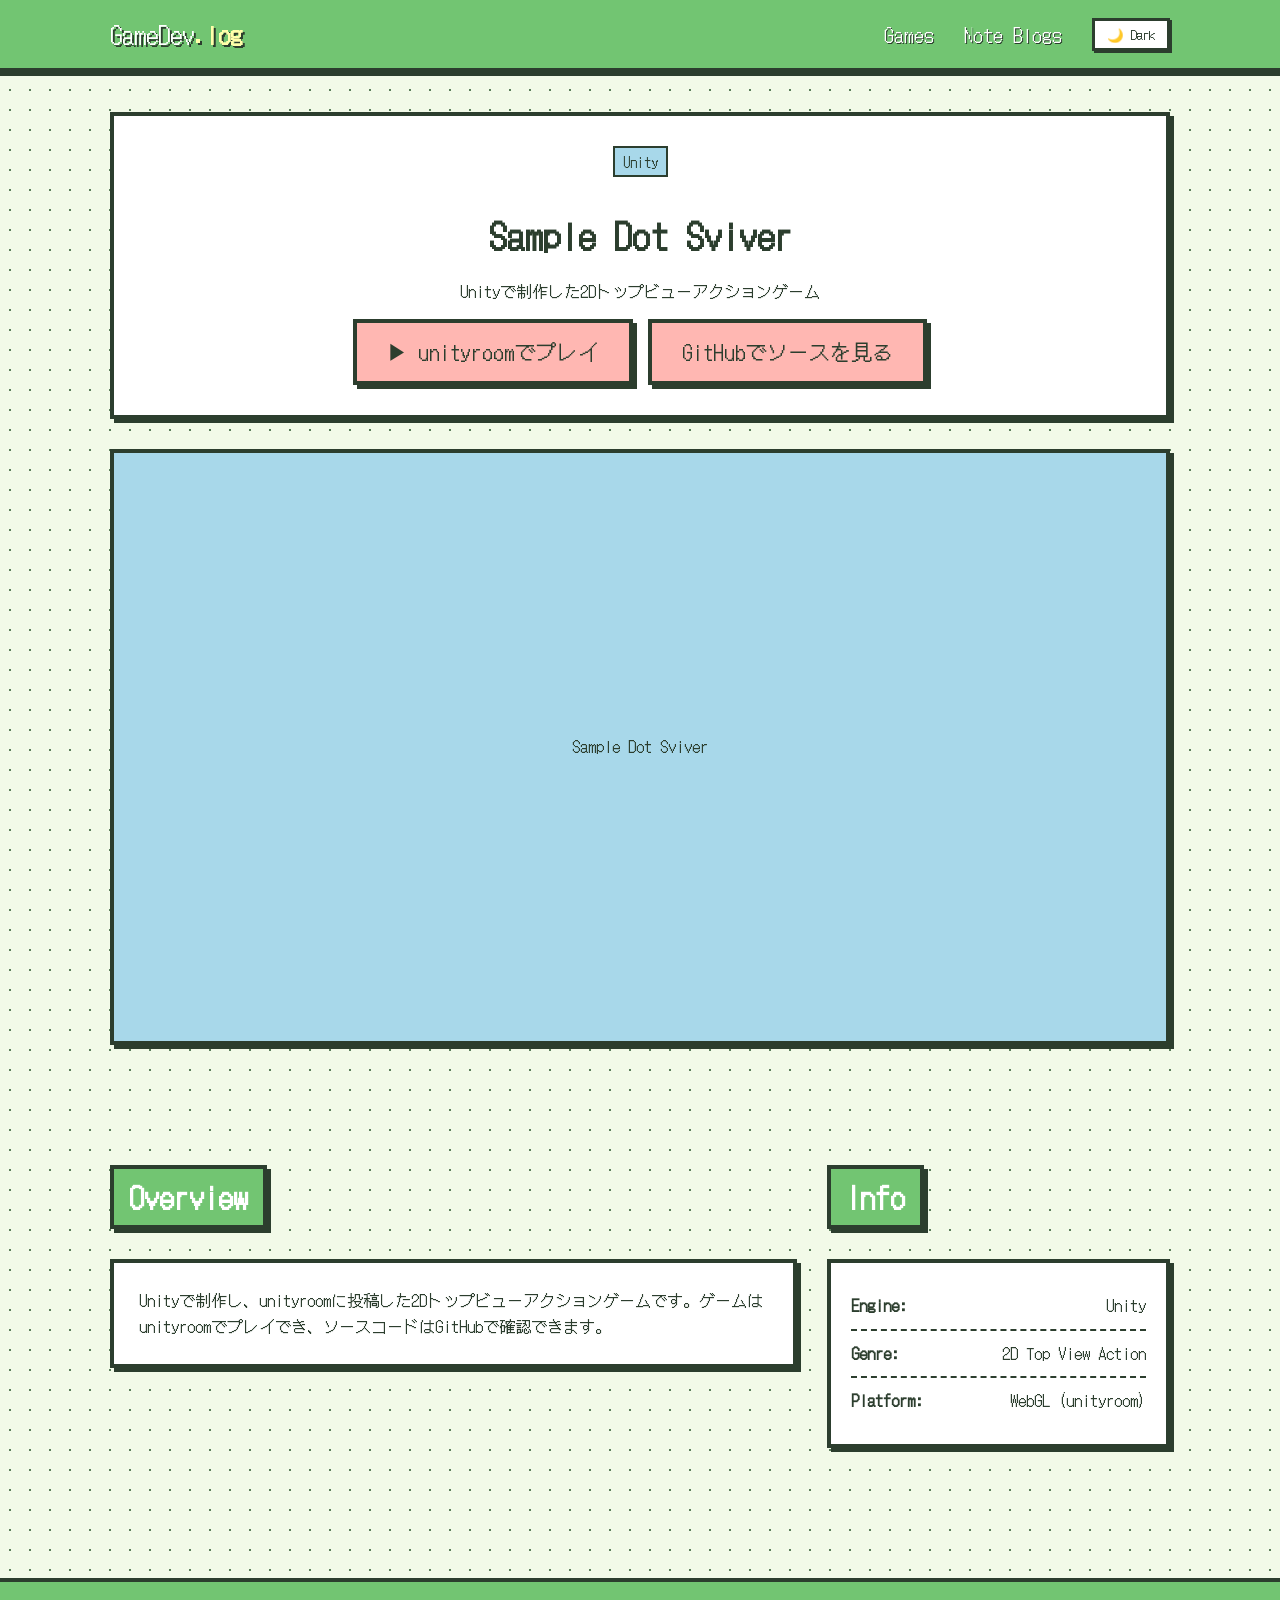
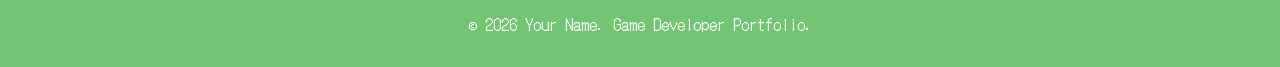
==== games/sample-dot-sviver.html @ 2014a9b7 "# Update Unity game portfolio. - Unityゲームの実績カードと詳細ページを追加しました。 - unityroom・GitHubへのリンクとサイトマップを更新しました。" ====
<!DOCTYPE html>
<html lang="ja" data-theme="light">
<head>
    <meta charset="UTF-8">
    <meta name="viewport" content="width=device-width, initial-scale=1.0">
    <meta name="description" content="Unityで制作した2Dトップビューアクションゲーム Sample Dot Sviver。unityroomでプレイでき、GitHubでソースコードを公開しています。">
    <title>Sample Dot Sviver - Portfolio</title>
    <link rel="preconnect" href="https://fonts.googleapis.com">
    <link rel="preconnect" href="https://fonts.gstatic.com" crossorigin>
    <link href="https://fonts.googleapis.com/css2?family=DotGothic16&display=swap" rel="stylesheet">
    <link rel="stylesheet" href="../css/style.css">
    <script src="../js/script.js" defer></script>
</head>
<body>
    <header class="pixel-header">
        <div class="container header-inner">
            <a href="../index.html" class="logo">GameDev<span class="text-accent">.log</span></a>
            <nav>
                <ul>
                    <li><a href="../index.html#portfolio">Games</a></li>
                    <li><a href="../index.html#blog">Note Blogs</a></li>
                    <li><button class="theme-toggle" id="themeToggle">🌙 Dark</button></li>
                </ul>
            </nav>
        </div>
    </header>

    <section class="game-hero reveal-up">
        <div class="container">
            <div class="game-hero-content">
                <span class="card-tag tag-unity">Unity</span>
                <h1 class="game-title">Sample Dot Sviver</h1>
                <p class="game-catchphrase">Unityで制作した2Dトップビューアクションゲーム</p>
                <div class="game-actions">
                    <a href="https://unityroom.com/games/sample-dot-sviver" target="_blank" rel="noopener noreferrer" class="play-btn">▶ unityroomでプレイ</a>
                    <a href="https://github.com/MAJIMUN-kobo/UniLessson_TopViewAction2D/tree/Develop_Unity6000.3.11" target="_blank" rel="noopener noreferrer" class="play-btn">GitHubでソースを見る</a>
                </div>
            </div>

            <div class="game-main-visual bg-unity" id="mainVisual">
                <div class="placeholder-image">Sample Dot Sviver</div>
            </div>
        </div>
    </section>

    <section class="game-details reveal-up">
        <div class="container">
            <div class="details-grid">
                <div class="details-main">
                    <h2 class="section-title">Overview</h2>
                    <div class="pixel-box content-card">
                        <p>Unityで制作し、unityroomに投稿した2Dトップビューアクションゲームです。ゲームはunityroomでプレイでき、ソースコードはGitHubで確認できます。</p>
                    </div>
                </div>
                <div class="details-sidebar">
                    <h2 class="section-title">Info</h2>
                    <div class="pixel-box spec-card">
                        <ul>
                            <li><strong>Engine:</strong> Unity</li>
                            <li><strong>Genre:</strong> 2D Top View Action</li>
                            <li><strong>Platform:</strong> WebGL (unityroom)</li>
                        </ul>
                    </div>
                </div>
            </div>
        </div>
    </section>

    <footer>
        <div class="container">
            <p>&copy; 2026 Your Name. Game Developer Portfolio.</p>
        </div>
    </footer>
</body>
</html>
---- css/style.css ----
@import url('https://fonts.googleapis.com/css2?family=DotGothic16&display=swap');

/* --- CSS変数（カラートークン）の定義 --- 
 * 森の緑色を基調としたパステルカラーのドット絵風デザイン
 */
:root[data-theme="light"] {
    --bg-color: #f2fae8; /* 淡いパステルグリーン（背景） */
    --text-main: #2c3e2e; /* 濃いめの森の緑（文字色） */
    --text-muted: #5a7d5a;
    
    --accent-color: #72c572; /* メインの森の緑 */
    --accent-hover: #5db05d;
    
    --box-bg: #ffffff; /* カードの背景色 */
    --box-border: #2c3e2e; /* ドット絵風の黒に近い緑のフチ */
    
    /* ピクセル風の影（ぼかし0のソリッドな影） */
    --pixel-shadow: 4px 4px 0px #2c3e2e;
    
    /* カテゴリカラー（パステル） */
    --color-unity: #a8d8ea; /* パステルブルー */
    --color-godot: #ffb7b2; /* パステルピンク */
}

/* ダークモード時の配色 */
:root[data-theme="dark"] {
    --bg-color: #1a241b; /* 深い森の緑 */
    --text-main: #f2fae8;
    --text-muted: #a4cfa4;
    --accent-color: #5db05d;
    --box-bg: #2c3e2e;
    --box-border: #f2fae8; /* フチは白に */
    --pixel-shadow: 4px 4px 0px #72c572; /* 影は明るい緑 */
}

/* --- リセット & 共通スタイル --- */
* {
    box-sizing: border-box;
    margin: 0;
    padding: 0;
}

body {
    /* ドット絵風の日本語フォントを適用 */
    font-family: 'DotGothic16', sans-serif;
    background-color: var(--bg-color);
    color: var(--text-main);
    line-height: 1.6;
    overflow-x: hidden;
    /* ドット柄の背景パターン */
    background-image: radial-gradient(var(--text-muted) 1px, transparent 1px);
    background-size: 20px 20px;
    background-position: 0 0;
}

a {
    color: inherit;
    text-decoration: none;
}

.container {
    max-width: 1100px;
    margin: 0 auto;
    padding: 0 20px;
}

section {
    padding: 80px 0;
}

.text-accent {
    color: var(--accent-color);
    font-weight: bold;
}

/* --- ピクセル風ボックス（共通カードデザイン） --- */
.pixel-box {
    background-color: var(--box-bg);
    border: 4px solid var(--box-border);
    box-shadow: var(--pixel-shadow);
    border-radius: 0; /* ドット絵風なので角丸はなし */
}

/* --- ヘッダー --- */
.pixel-header {
    position: sticky;
    top: 0;
    z-index: 100;
    background-color: var(--accent-color);
    border-bottom: 4px solid var(--box-border);
    padding: 15px 0;
    color: #fff;
    box-shadow: 0 4px 0px var(--box-border);
}

.pixel-header .text-accent {
    color: #ffffaa; /* ヘッダー内では黄色に */
    text-shadow: 2px 2px 0 var(--box-border);
}

.header-inner {
    display: flex;
    justify-content: space-between;
    align-items: center;
}

.logo {
    font-size: 1.5rem;
    text-shadow: 2px 2px 0 var(--box-border);
}

nav ul {
    display: flex;
    list-style: none;
    gap: 30px;
    align-items: center;
}

nav a {
    font-size: 1.2rem;
    text-shadow: 1px 1px 0 var(--box-border);
}

nav a:hover {
    color: #ffffaa;
}

.theme-toggle {
    background: var(--box-bg);
    border: 3px solid var(--box-border);
    color: var(--text-main);
    padding: 4px 12px;
    cursor: pointer;
    font-family: inherit;
    box-shadow: 2px 2px 0 var(--box-border);
}

.theme-toggle:active {
    /* 押し込んだようなアニメーション */
    transform: translate(2px, 2px);
    box-shadow: 0 0 0 var(--box-border);
}

/* --- ヒーローセクション --- */
.hero {
    text-align: center;
    padding: 80px 0 60px;
    background-color: var(--box-bg);
    border-bottom: 4px solid var(--box-border);
    box-shadow: 0 4px 0 var(--box-border);
    margin-bottom: 40px;
}

.hero-title {
    font-size: 2.8rem;
    line-height: 1.3;
    margin-bottom: 20px;
    text-shadow: 2px 2px 0 var(--accent-color);
}

.hero-subtitle {
    font-size: 1.2rem;
    max-width: 600px;
    margin: 0 auto;
    background: var(--bg-color);
    padding: 10px;
    border: 2px dashed var(--box-border);
}

/* --- 共通見出し --- */
.section-title {
    font-size: 1.8rem;
    margin-bottom: 30px;
    display: inline-block;
    background: var(--accent-color);
    color: #fff;
    padding: 5px 15px;
    border: 4px solid var(--box-border);
    box-shadow: var(--pixel-shadow);
}

/* --- フィルターボタン --- */
.filter-wrapper {
    display: flex;
    gap: 15px;
    margin-bottom: 30px;
    flex-wrap: wrap;
}

.filter-btn {
    background: var(--box-bg);
    border: 4px solid var(--box-border);
    color: var(--text-main);
    padding: 8px 20px;
    cursor: pointer;
    font-family: inherit;
    font-size: 1.1rem;
    box-shadow: var(--pixel-shadow);
}

.filter-btn:hover {
    background: var(--bg-color);
}

.filter-btn.active {
    background: var(--accent-color);
    color: #fff;
}

.filter-btn:active, .filter-btn.active {
    /* 押し込んだ状態 */
    transform: translate(4px, 4px);
    box-shadow: 0 0 0 var(--box-border);
}

/* JS用フィルタリングクラス */
.card-hidden {
    display: none !important; /* ピクセル風はパッと切り替わる方がレトロで良い */
}

/* --- ポートフォリオグリッド --- */
.portfolio-grid {
    display: grid;
    grid-template-columns: repeat(auto-fit, minmax(300px, 1fr));
    gap: 30px;
}

.card {
    display: flex;
    flex-direction: column;
}

.card:hover {
    transform: translate(-4px, -4px);
    box-shadow: 8px 8px 0px var(--box-border);
}

.card-image {
    height: 180px;
    display: flex;
    align-items: center;
    justify-content: center;
    color: var(--text-main);
    font-size: 1.2rem;
    border-bottom: 4px solid var(--box-border);
}

.bg-unity { background-color: var(--color-unity); }
.bg-godot { background-color: var(--color-godot); }

.card-content {
    padding: 20px;
    flex-grow: 1;
    display: flex;
    flex-direction: column;
    background: var(--box-bg);
}

.card-tag {
    font-size: 0.9rem;
    color: var(--text-main);
    padding: 2px 8px;
    border: 2px solid var(--box-border);
    display: inline-block;
    margin-bottom: 15px;
    align-self: flex-start;
}

.tag-unity { background-color: var(--color-unity); }
.tag-godot { background-color: var(--color-godot); }

.card h3 {
    font-size: 1.4rem;
    margin-bottom: 10px;
}

.card p {
    font-size: 1rem;
    margin-bottom: 20px;
    flex-grow: 1;
}

.card-link {
    display: inline-block;
    background: var(--accent-color);
    color: #fff;
    padding: 8px 15px;
    border: 3px solid var(--box-border);
    text-align: center;
    box-shadow: 2px 2px 0 var(--box-border);
}

.card-link:hover {
    background: var(--accent-hover);
}

.card-link:active {
    transform: translate(2px, 2px);
    box-shadow: 0 0 0 var(--box-border);
}

/* --- ブログリスト (Note) --- */
.section-header {
    margin-bottom: 10px;
}

.blog-list {
    display: flex;
    flex-direction: column;
    gap: 20px;
}

.blog-item {
    display: flex;
    justify-content: space-between;
    align-items: center;
    padding: 15px 20px;
    cursor: pointer;
    background: var(--box-bg);
    border: 4px solid var(--box-border);
    box-shadow: var(--pixel-shadow);
    transition: transform 0.1s, box-shadow 0.1s;
}

.blog-item:hover {
    transform: translate(-4px, -4px);
    box-shadow: 8px 8px 0px var(--box-border);
    background: var(--color-unity); /* ホバー時にパステル色に */
}

.blog-content h3 {
    font-size: 1.2rem;
    margin-bottom: 8px;
}

.blog-meta {
    display: flex;
    gap: 15px;
    font-size: 0.9rem;
}

.blog-icon {
    font-size: 1.5rem;
}

/* --- ローディングスピナー --- */
.loading-message {
    text-align: center;
    padding: 40px;
    font-size: 1.2rem;
    background: var(--box-bg);
    border: 4px dashed var(--box-border);
}

.spinner {
    width: 30px;
    height: 30px;
    border: 4px solid var(--box-border);
    border-top-color: var(--accent-color);
    margin: 0 auto 15px;
    animation: spin 1s steps(8, end) infinite; /* カクカク回る */
}

@keyframes spin {
    to { transform: rotate(360deg); }
}

/* --- フッター --- */
footer {
    text-align: center;
    padding: 30px 0;
    background: var(--accent-color);
    color: #fff;
    border-top: 4px solid var(--box-border);
    margin-top: 50px;
}

/* =========================================================================
   5. ゲーム詳細ページ (Game Detail Page) 専用スタイル
   ========================================================================= */

.game-hero {
    padding: 40px 0;
}

.game-hero-content {
    text-align: center;
    margin-bottom: 30px;
    background: var(--box-bg);
    border: 4px solid var(--box-border);
    padding: 30px;
    box-shadow: var(--pixel-shadow);
}

.game-title {
    font-size: 2.2rem;
    margin: 15px 0;
}

.game-actions {
    display: flex;
    justify-content: center;
    flex-wrap: wrap;
    gap: 15px;
}

.play-btn {
    display: inline-block;
    background: #ffb7b2; /* パステルレッド/ピンク */
    color: var(--text-main);
    padding: 12px 30px;
    border: 4px solid var(--box-border);
    font-size: 1.3rem;
    box-shadow: var(--pixel-shadow);
    margin-top: 15px;
}

.play-btn:active {
    transform: translate(4px, 4px);
    box-shadow: 0 0 0 var(--box-border);
}

.game-main-visual {
    width: 100%;
    aspect-ratio: 16 / 9;
    border: 4px solid var(--box-border);
    display: flex;
    align-items: center;
    justify-content: center;
    background: var(--color-unity); 
    box-shadow: var(--pixel-shadow);
}

.game-main-visual img {
    width: 100%;
    height: 100%;
    object-fit: cover;
}

/* スクリーンショットギャラリー（横スクロール） */
.screenshot-gallery {
    display: flex;
    gap: 15px;
    overflow-x: auto;
    padding: 15px 0 20px;
    scroll-snap-type: x mandatory;
    background: var(--box-bg);
    border: 4px solid var(--box-border);
    box-shadow: var(--pixel-shadow);
    margin-top: 30px;
}

.screenshot-gallery::-webkit-scrollbar {
    height: 12px;
}
.screenshot-gallery::-webkit-scrollbar-track {
    background: var(--bg-color);
    border-top: 4px solid var(--box-border);
}
.screenshot-gallery::-webkit-scrollbar-thumb {
    background: var(--accent-color);
    border: 2px solid var(--box-border);
}

.screenshot {
    flex: 0 0 40%;
    max-width: 300px;
    aspect-ratio: 16 / 9;
    display: flex;
    align-items: center;
    justify-content: center;
    border: 4px solid var(--box-border);
    scroll-snap-align: center;
    flex-shrink: 0;
    cursor: pointer;
    background: var(--color-godot); 
    margin-left: 15px;
}
.screenshot:last-child {
    margin-right: 15px;
}

.screenshot:hover {
    background: #fff; 
    transform: scale(1.05);
}

.screenshot img {
    width: 100%;
    height: 100%;
    object-fit: cover;
}

/* 詳細レイアウト（2カラム） */
.details-grid {
    display: grid;
    grid-template-columns: 2fr 1fr;
    gap: 30px;
}

.content-card {
    padding: 25px;
}

.content-card h3 {
    margin: 25px 0 10px;
    background: var(--accent-color);
    color: #fff;
    display: inline-block;
    padding: 2px 10px;
    border: 2px solid var(--box-border);
}

.feature-list {
    list-style-type: none;
}

.feature-list li {
    position: relative;
    padding-left: 25px;
    margin-bottom: 8px;
}

.feature-list li::before {
    content: '▶';
    position: absolute;
    left: 0;
    color: #ffb7b2; 
}

/* 右サイドバーのスペック情報 */
.spec-card {
    padding: 20px;
}

.spec-card ul {
    list-style: none;
}

.spec-card li {
    padding: 10px 0;
    border-bottom: 2px dashed var(--box-border);
    display: flex;
    justify-content: space-between;
}

.spec-card li:last-child {
    border-bottom: none;
}

/* スクロールアニメーション（ドット風に少しカクっと出す） */
.reveal-up {
    opacity: 0;
    transform: translateY(20px);
}

.reveal-up.active {
    opacity: 1;
    transform: translateY(0);
    transition: opacity 0.2s steps(3), transform 0.2s steps(3);
}

@media (max-width: 900px) {
    .details-grid {
        grid-template-columns: 1fr;
    }
    .screenshot {
        flex: 0 0 80%;
    }
}
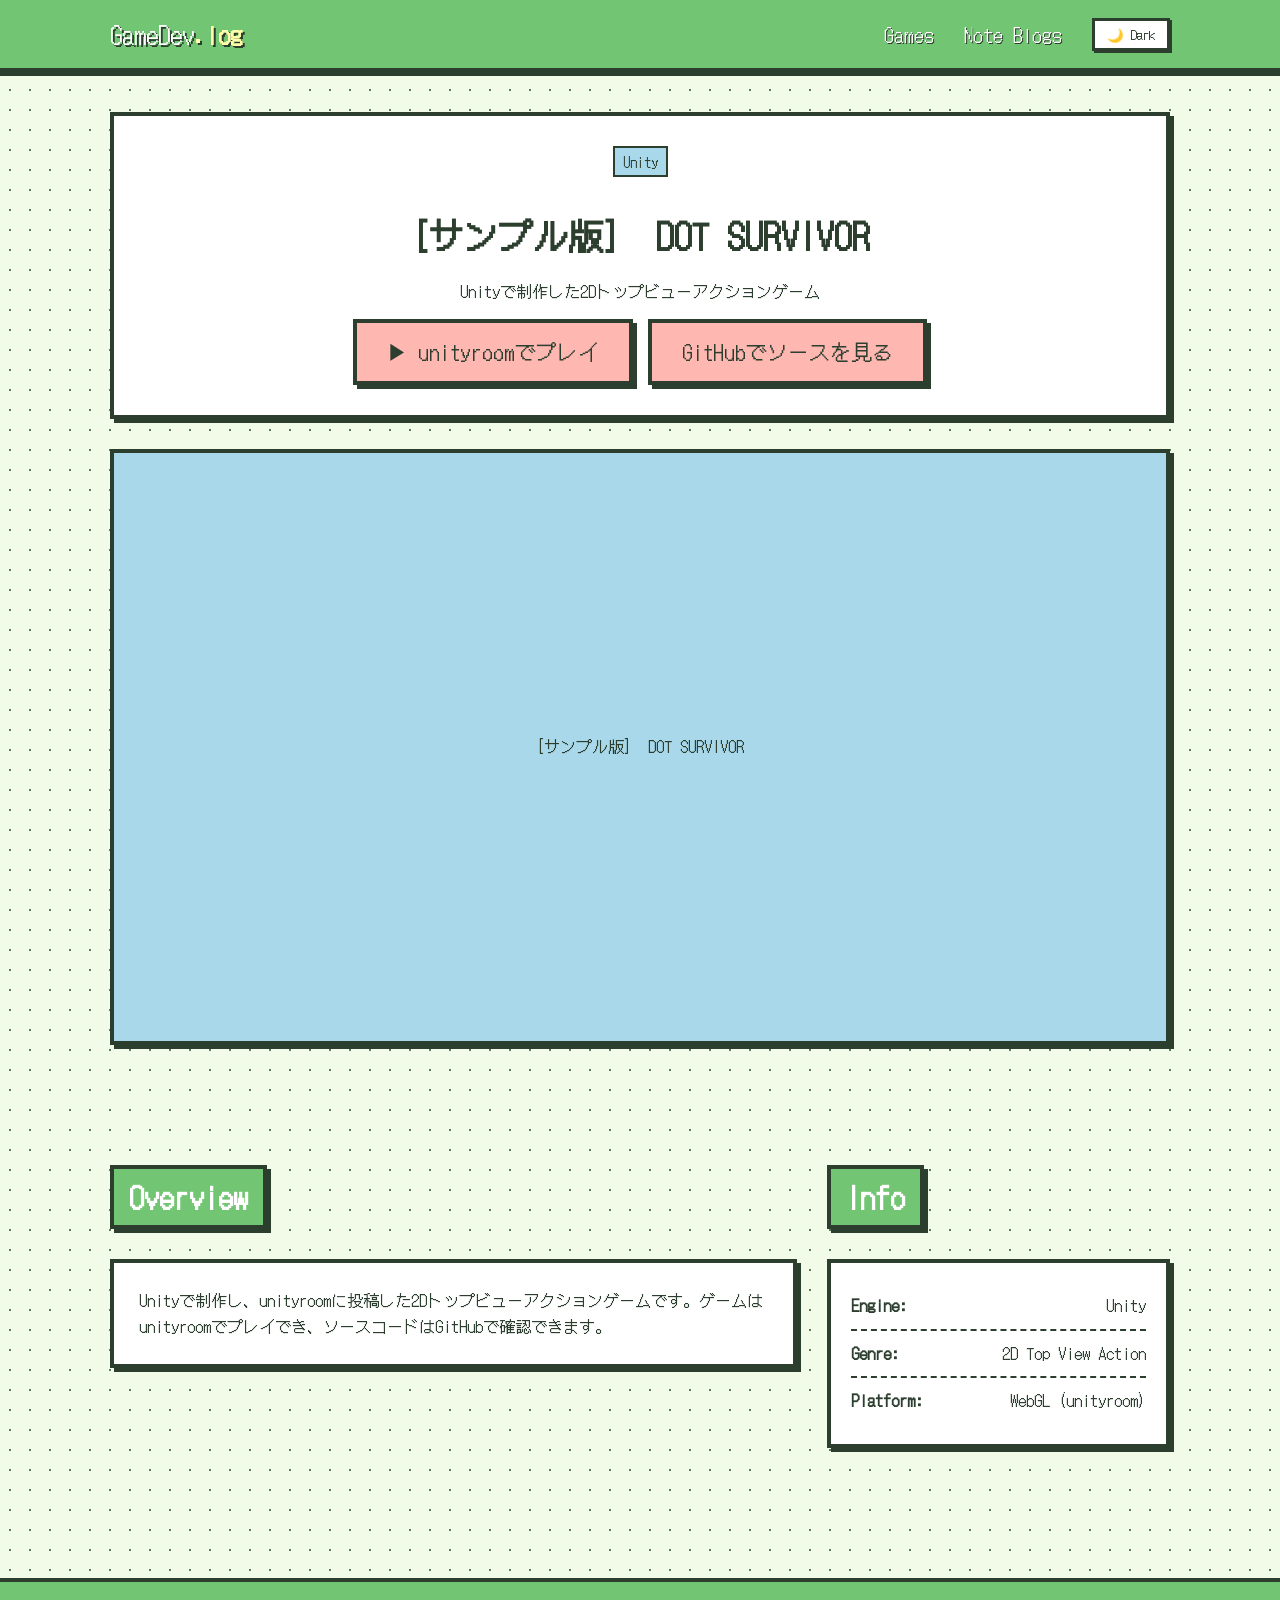
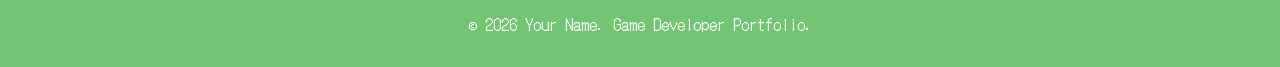
==== commit d5a6c4c0: "# Update Unity game title. - ゲームタイトルを『[サンプル版]　DOT SURVIVOR』に変更しました。" ====
--- a/games/sample-dot-sviver.html
+++ b/games/sample-dot-sviver.html
@@ -3,8 +3,8 @@
 <head>
     <meta charset="UTF-8">
     <meta name="viewport" content="width=device-width, initial-scale=1.0">
-    <meta name="description" content="Unityで制作した2Dトップビューアクションゲーム Sample Dot Sviver。unityroomでプレイでき、GitHubでソースコードを公開しています。">
-    <title>Sample Dot Sviver - Portfolio</title>
+    <meta name="description" content="Unityで制作した2Dトップビューアクションゲーム『[サンプル版]　DOT SURVIVOR』。unityroomでプレイでき、GitHubでソースコードを公開しています。">
+    <title>[サンプル版]　DOT SURVIVOR - Portfolio</title>
     <link rel="preconnect" href="https://fonts.googleapis.com">
     <link rel="preconnect" href="https://fonts.gstatic.com" crossorigin>
     <link href="https://fonts.googleapis.com/css2?family=DotGothic16&display=swap" rel="stylesheet">
@@ -29,7 +29,7 @@
         <div class="container">
             <div class="game-hero-content">
                 <span class="card-tag tag-unity">Unity</span>
-                <h1 class="game-title">Sample Dot Sviver</h1>
+                <h1 class="game-title">[サンプル版]　DOT SURVIVOR</h1>
                 <p class="game-catchphrase">Unityで制作した2Dトップビューアクションゲーム</p>
                 <div class="game-actions">
                     <a href="https://unityroom.com/games/sample-dot-sviver" target="_blank" rel="noopener noreferrer" class="play-btn">▶ unityroomでプレイ</a>
@@ -38,7 +38,7 @@
             </div>
 
             <div class="game-main-visual bg-unity" id="mainVisual">
-                <div class="placeholder-image">Sample Dot Sviver</div>
+                <div class="placeholder-image">[サンプル版]　DOT SURVIVOR</div>
             </div>
         </div>
     </section>
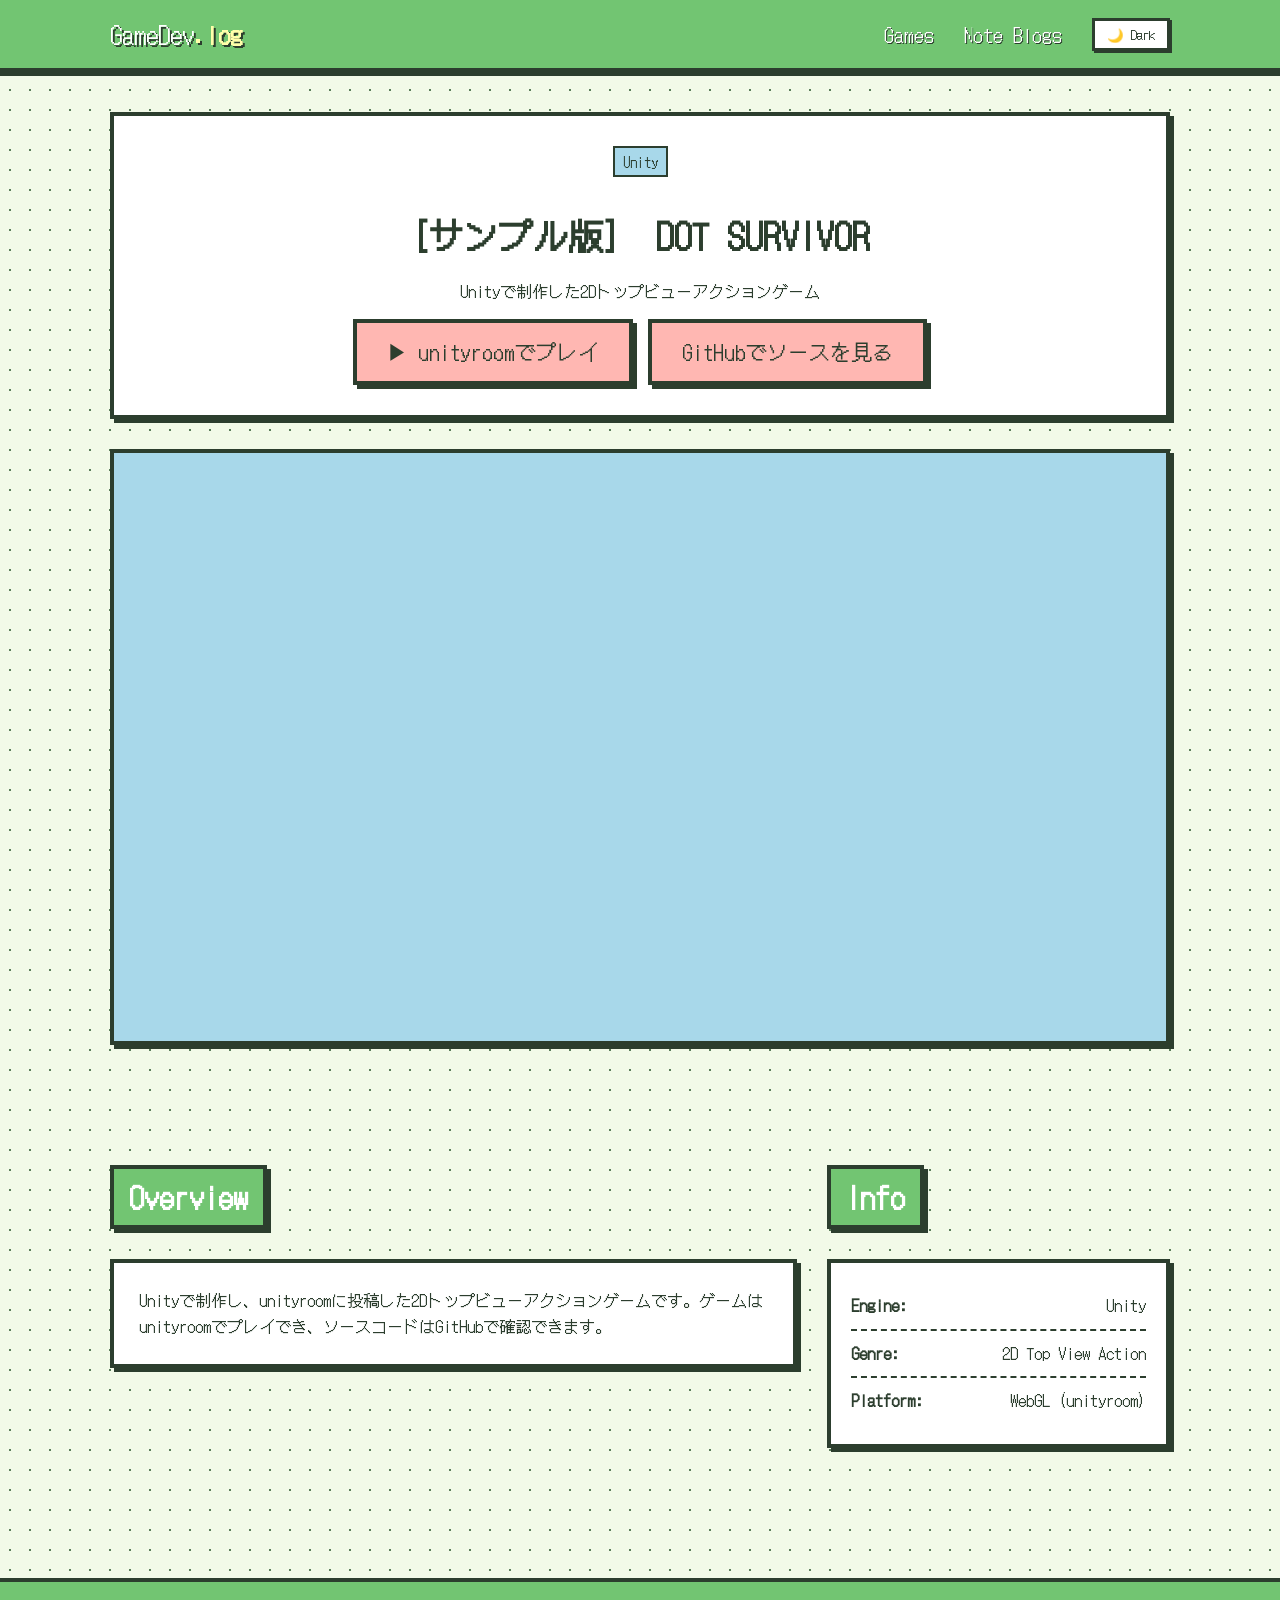
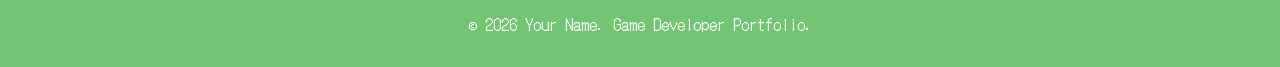
==== commit 1dbddbeb: "# Update Unity game embed. - unityroomのゲームを詳細ページにiframeで埋め込みました。 - ゲーム表示枠に合わせてiframeのサイズを調整しました。" ====
--- a/games/sample-dot-sviver.html
+++ b/games/sample-dot-sviver.html
@@ -38,7 +38,12 @@
             </div>
 
             <div class="game-main-visual bg-unity" id="mainVisual">
-                <div class="placeholder-image">[サンプル版]　DOT SURVIVOR</div>
+                <iframe
+                    src="https://unityroom.com/games/sample-dot-sviver#webgl-container"
+                    title="[サンプル版]　DOT SURVIVOR"
+                    allow="fullscreen; autoplay; gamepad"
+                    allowfullscreen
+                    loading="lazy"></iframe>
             </div>
         </div>
     </section>
--- a/css/style.css
+++ b/css/style.css
@@ -437,6 +437,12 @@
     object-fit: cover;
 }
 
+.game-main-visual iframe {
+    width: 100%;
+    height: 100%;
+    border: 0;
+}
+
 /* スクリーンショットギャラリー（横スクロール） */
 .screenshot-gallery {
     display: flex;
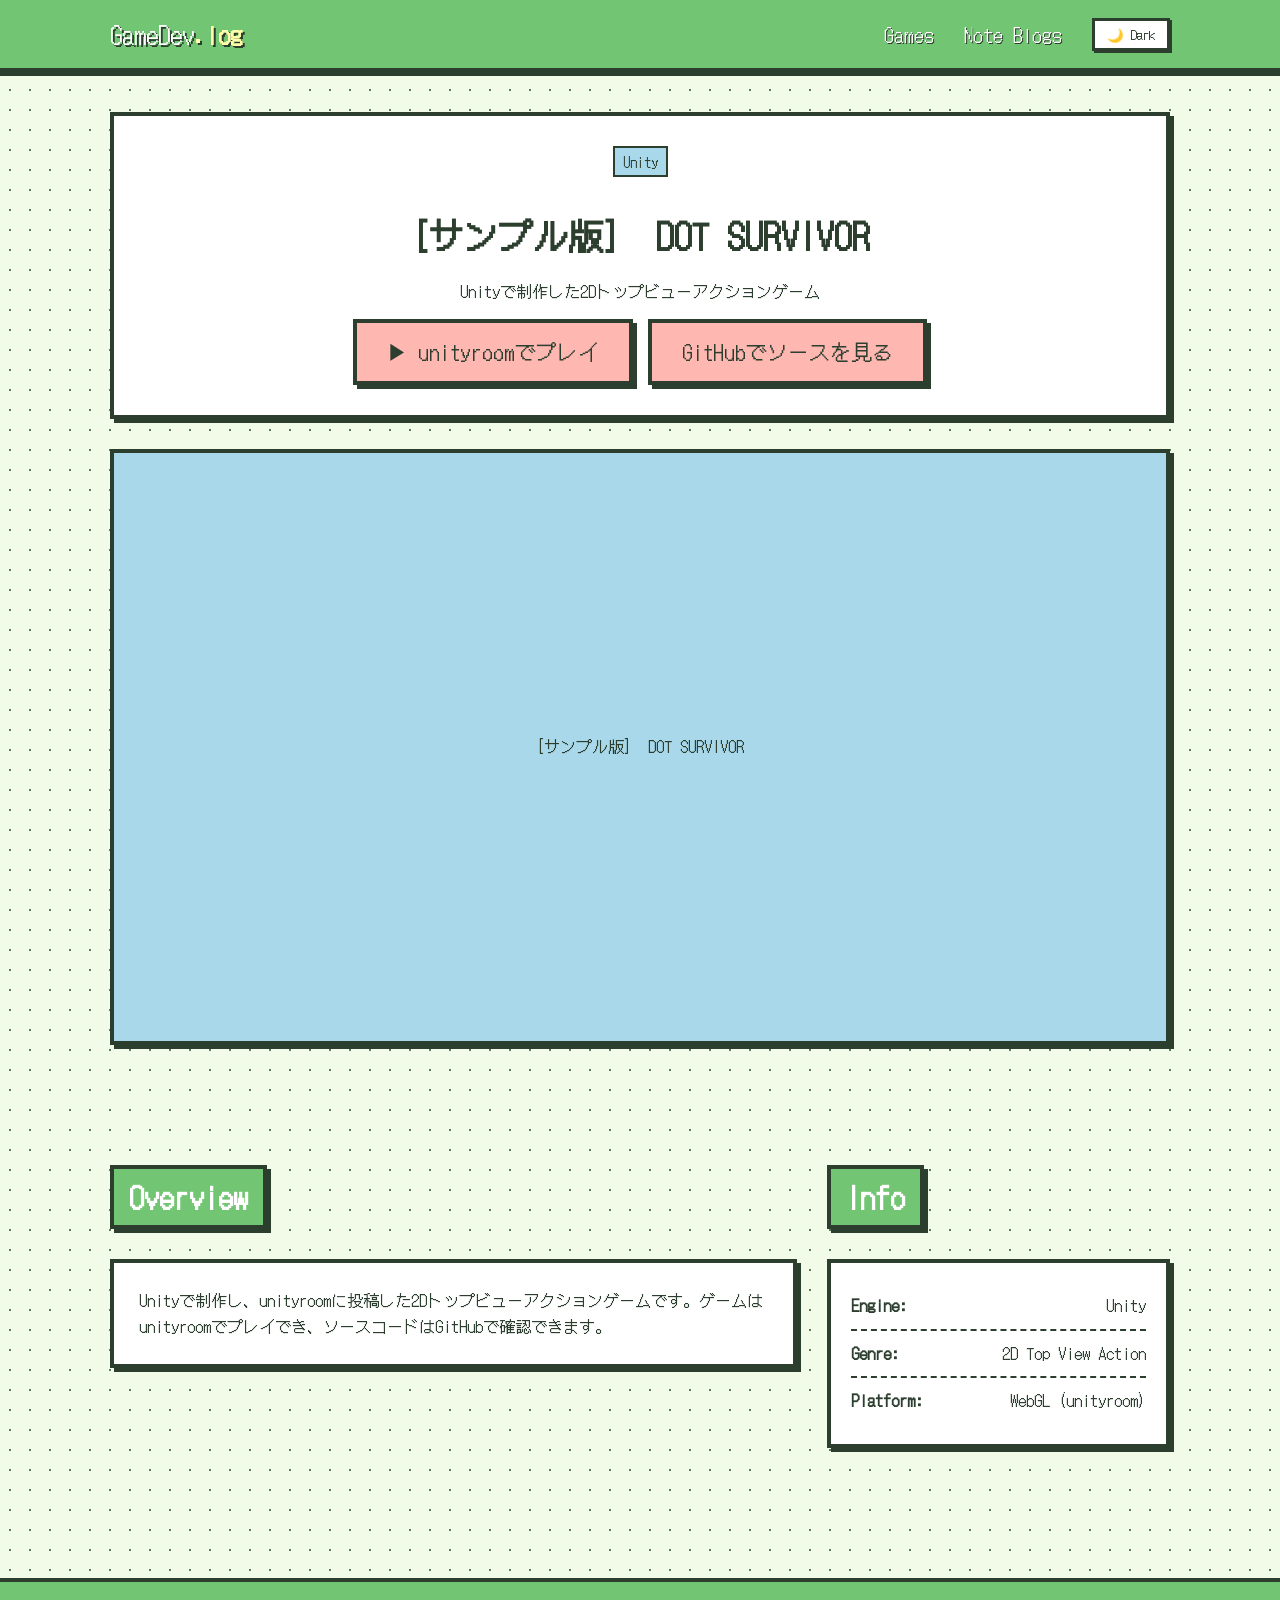
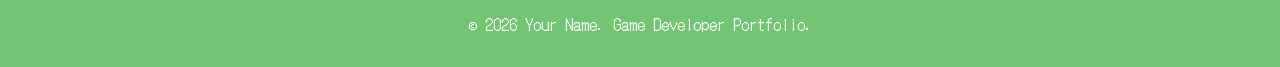
==== commit 3c91282e: "# Restore game preview placeholder. - unityroomのiframeを外してプレースホルダーに戻しました。 - iframe用のスタイルを削除しました。" ====
--- a/games/sample-dot-sviver.html
+++ b/games/sample-dot-sviver.html
@@ -38,12 +38,7 @@
             </div>
 
             <div class="game-main-visual bg-unity" id="mainVisual">
-                <iframe
-                    src="https://unityroom.com/games/sample-dot-sviver#webgl-container"
-                    title="[サンプル版]　DOT SURVIVOR"
-                    allow="fullscreen; autoplay; gamepad"
-                    allowfullscreen
-                    loading="lazy"></iframe>
+                <div class="placeholder-image">[サンプル版]　DOT SURVIVOR</div>
             </div>
         </div>
     </section>
--- a/css/style.css
+++ b/css/style.css
@@ -437,12 +437,6 @@
     object-fit: cover;
 }
 
-.game-main-visual iframe {
-    width: 100%;
-    height: 100%;
-    border: 0;
-}
-
 /* スクリーンショットギャラリー（横スクロール） */
 .screenshot-gallery {
     display: flex;
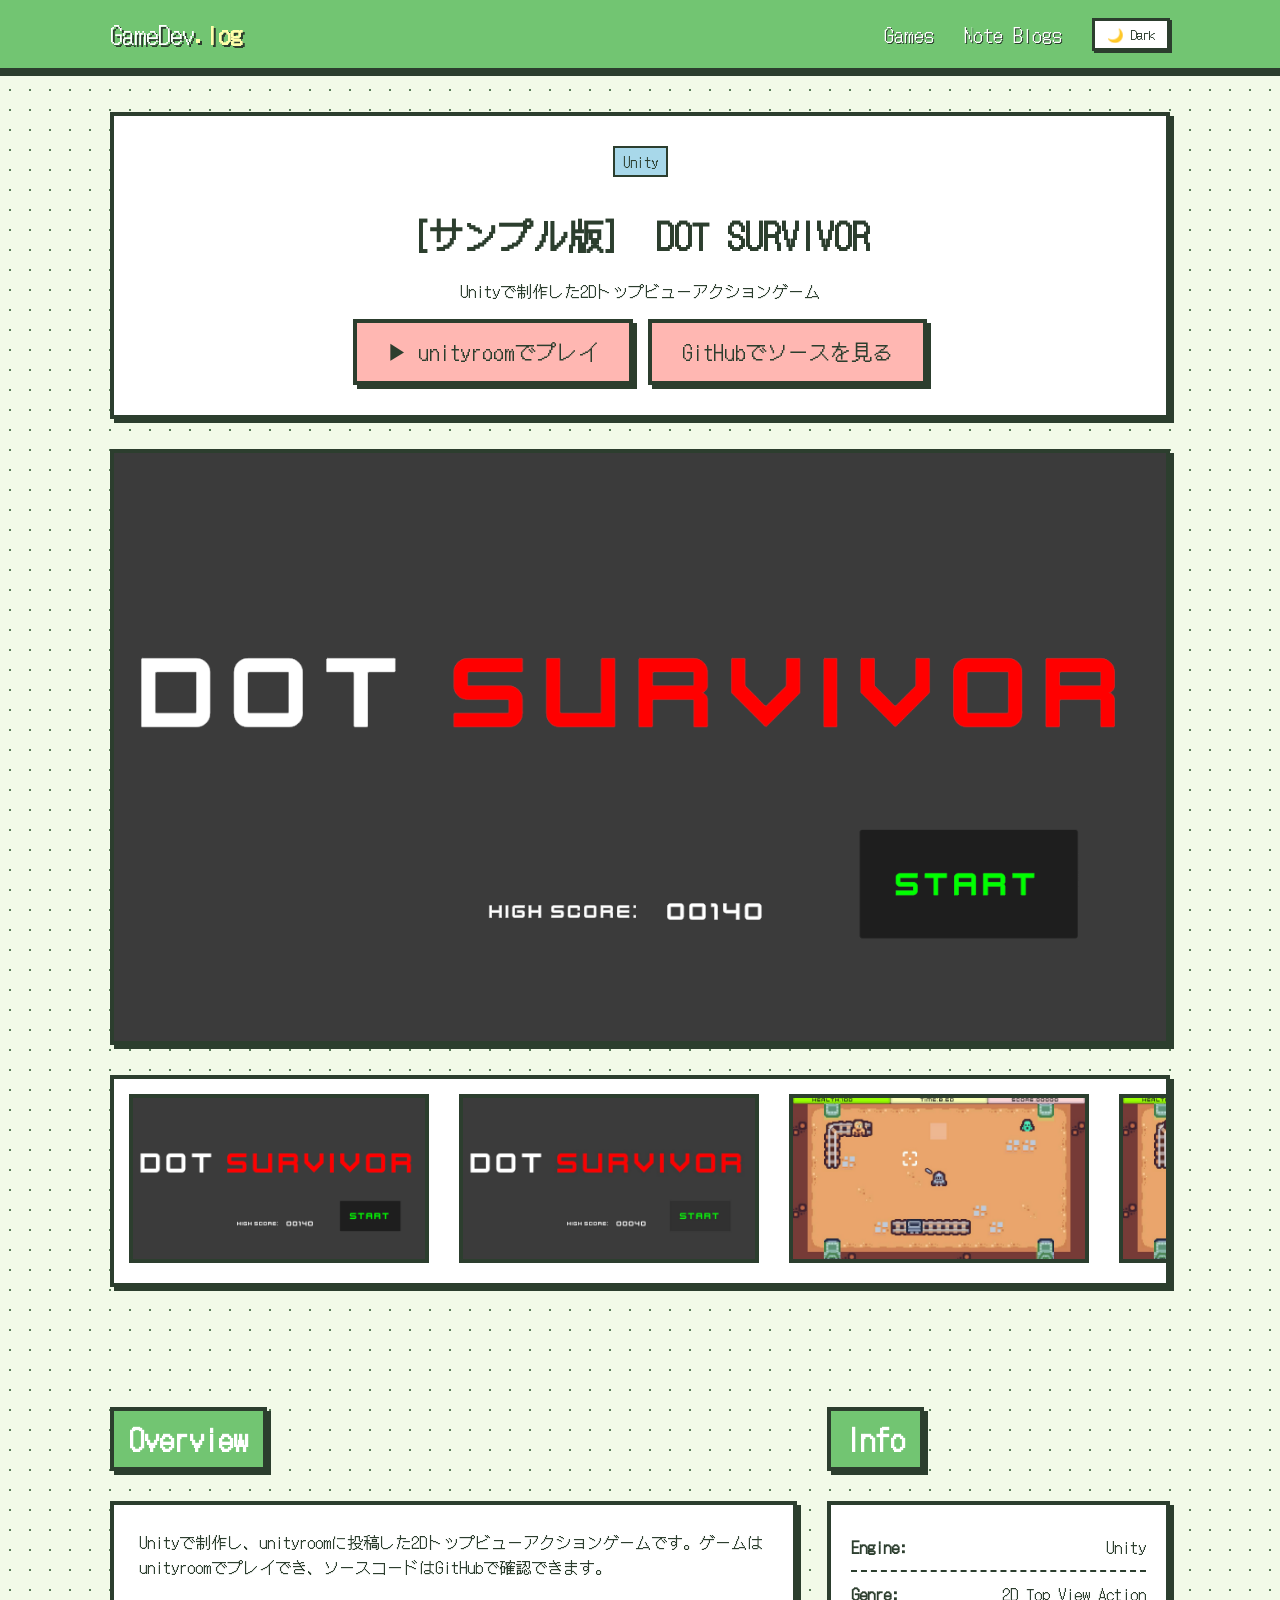
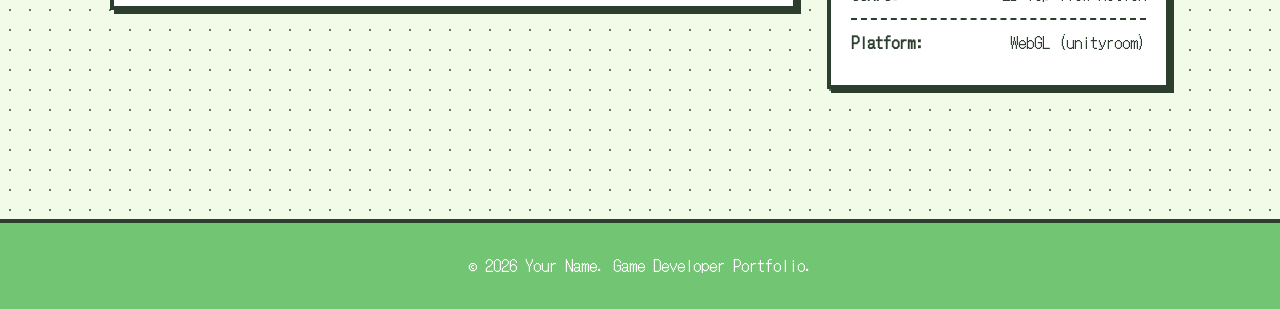
==== commit 0099e6c3: "# Add DOT SURVIVOR snapshots. - 詳細ページにゲームプレイGIFとスクリーンショットを追加しました。 - GIFを先頭にし、画像はファイル番号順に並べました。" ====
--- a/games/sample-dot-sviver.html
+++ b/games/sample-dot-sviver.html
@@ -38,7 +38,25 @@
             </div>
 
             <div class="game-main-visual bg-unity" id="mainVisual">
-                <div class="placeholder-image">[サンプル版]　DOT SURVIVOR</div>
+                <img src="../images/dot-surviver-snap-gif-001.gif" alt="[サンプル版] DOT SURVIVORのタイトル画面からゲームプレイまでのGIF">
+            </div>
+
+            <div class="screenshot-gallery" aria-label="ゲームのスクリーンショット">
+                <div class="screenshot bg-unity" title="ゲームプレイのGIF">
+                    <img src="../images/dot-surviver-snap-gif-001.gif" alt="ゲームプレイのアニメーション">
+                </div>
+                <div class="screenshot bg-unity" title="スクリーンショット 001">
+                    <img src="../images/dot-surviver-snap-img-001.jpg" alt="タイトル画面">
+                </div>
+                <div class="screenshot bg-unity" title="スクリーンショット 002">
+                    <img src="../images/dot-surviver-snap-img-002.jpg" alt="ゲームプレイ画面">
+                </div>
+                <div class="screenshot bg-unity" title="スクリーンショット 003">
+                    <img src="../images/dot-surviver-snap-img-003.jpg" alt="敵と戦うゲームプレイ画面">
+                </div>
+                <div class="screenshot bg-unity" title="スクリーンショット 004">
+                    <img src="../images/dot-surviver-snap-img-004.jpg" alt="ゲームオーバー画面">
+                </div>
             </div>
         </div>
     </section>
--- a/css/style.css
+++ b/css/style.css
@@ -228,6 +228,7 @@
 .card {
     display: flex;
     flex-direction: column;
+    min-width: 0;
 }
 
 .card:hover {
@@ -236,13 +237,26 @@
 }
 
 .card-image {
-    height: 180px;
+    position: relative;
+    width: 100%;
+    min-width: 0;
+    aspect-ratio: 16 / 9;
+    flex: 0 0 auto;
     display: flex;
     align-items: center;
     justify-content: center;
     color: var(--text-main);
     font-size: 1.2rem;
     border-bottom: 4px solid var(--box-border);
+    overflow: hidden;
+}
+
+.card-image img {
+    position: absolute;
+    inset: 0;
+    width: 100%;
+    height: 100%;
+    object-fit: cover;
 }
 
 .bg-unity { background-color: var(--color-unity); }
